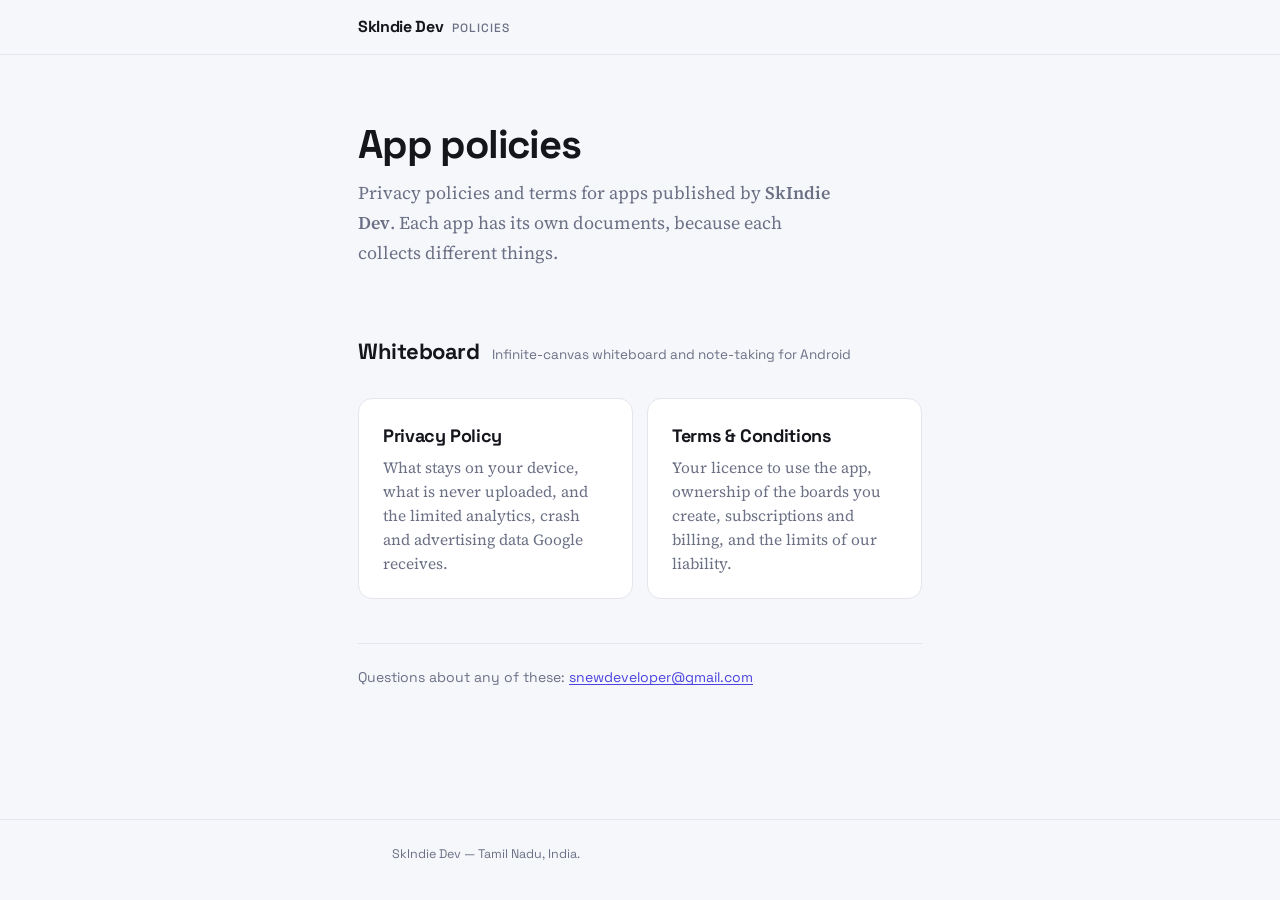
==== index.html @ 84cc62ee "Whiteboard privacy policy and terms, hosted for Play Store Google Play requires a permanent, publicl" ====
<!doctype html>
<html lang="en">
<head>
<meta charset="utf-8">
<meta name="viewport" content="width=device-width, initial-scale=1">
<title>SkIndie Dev — App Policies</title>
<meta name="description" content="Privacy policies and terms and conditions for apps published by SkIndie Dev.">
<meta name="color-scheme" content="light dark">
<link rel="icon" href="data:image/svg+xml,<svg xmlns='http://www.w3.org/2000/svg' viewBox='0 0 100 100'><rect width='100' height='100' rx='22' fill='%234B44E0'/><path d='M28 66c8-26 20-36 30-26' stroke='white' stroke-width='9' fill='none' stroke-linecap='round'/></svg>">
<link rel="preconnect" href="https://fonts.googleapis.com">
<link rel="preconnect" href="https://fonts.gstatic.com" crossorigin>
<link rel="stylesheet" href="https://fonts.googleapis.com/css2?family=Space+Grotesk:wght@500;600;700&family=Source+Serif+4:opsz,wght@8..60,400;8..60,600&display=swap">
<link rel="stylesheet" href="styles.css">
</head>
<body>

<a class="skip" href="#content">Skip to content</a>

<header class="top">
  <div class="top-inner">
    <a class="wordmark" href="index.html">SkIndie Dev <span class="sub">Policies</span></a>
  </div>
</header>

<main id="content">
  <div class="hero">
    <h1>App policies</h1>
    <p>Privacy policies and terms for apps published by <strong>SkIndie Dev</strong>. Each app has
      its own documents, because each collects different things.</p>
  </div>

  <section class="app-group">
    <div class="app-head">
      <span class="app-name">Whiteboard</span>
      <span class="app-desc">Infinite-canvas whiteboard and note-taking for Android</span>
    </div>
    <div class="cards">
      <a class="card" href="whiteboard/privacy-policy.html">
        <p class="card-title">Privacy Policy</p>
        <p class="card-desc">What stays on your device, what is never uploaded, and the limited
          analytics, crash and advertising data Google receives.</p>
      </a>
      <a class="card" href="whiteboard/terms.html">
        <p class="card-title">Terms &amp; Conditions</p>
        <p class="card-desc">Your licence to use the app, ownership of the boards you create,
          subscriptions and billing, and the limits of our liability.</p>
      </a>
    </div>
  </section>

  <p class="contact-line">
    Questions about any of these: <a href="mailto:snewdeveloper@gmail.com">snewdeveloper@gmail.com</a>
  </p>
</main>

<footer class="foot">
  <div class="foot-inner">
    <span>SkIndie Dev &mdash; Tamil Nadu, India.</span>
  </div>
</footer>

</body>
</html>
---- styles.css ----
/* ---------------------------------------------------------------------------
   Whiteboard — legal pages
   Palette and type mirror the app's own "Ink" identity, so these pages read as
   part of the product rather than a detached legal boilerplate site.
   --------------------------------------------------------------------------- */

:root {
  --ground:       #F6F7FB;
  --surface:      #FFFFFF;
  --surface-sunk: #EEF0F6;
  --text:         #14161C;
  --muted:        #6B7085;
  --border:       #E4E6ED;
  --accent:       #4B44E0;
  --on-accent:    #FFFFFF;
  --flag:         #8A6100;
  --flag-soft:    #FFF3D6;
  --flag-border:  #E8C97A;

  --display: 'Space Grotesk', ui-sans-serif, system-ui, -apple-system, sans-serif;
  --body: 'Source Serif 4', Georgia, 'Times New Roman', serif;

  --measure: 68ch;
}

@media (prefers-color-scheme: dark) {
  :root {
    --ground:       #0E1014;
    --surface:      #171A20;
    --surface-sunk: #13151B;
    --text:         #E6E9EF;
    --muted:        #8A93A3;
    --border:       #262B36;
    --accent:       #7C8CFF;
    --on-accent:    #0E1014;
    --flag:         #FFC960;
    --flag-soft:    #332912;
    --flag-border:  #5C4A1E;
  }
}

* { box-sizing: border-box; }

html { -webkit-text-size-adjust: 100%; }

body {
  margin: 0;
  background: var(--ground);
  color: var(--text);
  font-family: var(--body);
  font-size: 17px;
  line-height: 1.65;
  -webkit-font-smoothing: antialiased;
}

a { color: var(--accent); text-decoration-thickness: 1px; text-underline-offset: 2px; }
a:hover { text-decoration-thickness: 2px; }
:focus-visible { outline: 2px solid var(--accent); outline-offset: 3px; border-radius: 3px; }

.skip {
  position: absolute;
  left: -9999px;
  top: 0;
  background: var(--accent);
  color: var(--on-accent);
  font-family: var(--display);
  font-size: 14px;
  padding: 10px 16px;
  border-radius: 0 0 8px 0;
  z-index: 50;
}
.skip:focus { left: 0; }

/* ---- Header ------------------------------------------------------------- */

header.top {
  position: sticky;
  top: 0;
  z-index: 10;
  background: var(--ground);
  border-bottom: 1px solid var(--border);
}

.top-inner {
  max-width: var(--measure);
  margin: 0 auto;
  padding: 14px 24px;
  display: flex;
  align-items: center;
  justify-content: space-between;
  gap: 16px;
  flex-wrap: wrap;
}

.wordmark {
  font-family: var(--display);
  font-weight: 700;
  font-size: 16px;
  letter-spacing: -0.02em;
  color: var(--text);
  text-decoration: none;
  display: flex;
  align-items: baseline;
  gap: 9px;
}
.wordmark .sub {
  font-weight: 500;
  font-size: 12px;
  letter-spacing: 0.08em;
  text-transform: uppercase;
  color: var(--muted);
}

nav.docnav { display: flex; gap: 4px; }
nav.docnav a {
  font-family: var(--display);
  font-size: 13px;
  font-weight: 600;
  letter-spacing: -0.01em;
  color: var(--muted);
  text-decoration: none;
  border-radius: 999px;
  padding: 7px 15px;
}
nav.docnav a:hover { background: var(--surface-sunk); color: var(--text); }
nav.docnav a[aria-current="page"] { background: var(--accent); color: var(--on-accent); }

/* ---- Layout ------------------------------------------------------------- */

main {
  max-width: var(--measure);
  margin: 0 auto;
  padding: 44px 24px 96px;
}

h1 {
  font-family: var(--display);
  font-weight: 700;
  font-size: clamp(30px, 5vw, 40px);
  line-height: 1.12;
  letter-spacing: -0.03em;
  text-wrap: balance;
  margin: 0 0 10px;
}

.dateline {
  font-family: var(--display);
  font-size: 12.5px;
  font-weight: 500;
  letter-spacing: 0.06em;
  text-transform: uppercase;
  color: var(--muted);
  margin: 0 0 28px;
}

.lede { font-size: 18.5px; line-height: 1.6; margin: 0 0 14px; }

h2 {
  font-family: var(--display);
  font-weight: 600;
  font-size: 21px;
  letter-spacing: -0.015em;
  line-height: 1.25;
  text-wrap: balance;
  margin: 44px 0 12px;
  padding-top: 22px;
  border-top: 1px solid var(--border);
  scroll-margin-top: 80px;
}
h2 .num { color: var(--accent); font-variant-numeric: tabular-nums; margin-right: 10px; }

h3 {
  font-family: var(--display);
  font-weight: 600;
  font-size: 15.5px;
  letter-spacing: -0.005em;
  margin: 26px 0 8px;
}

p { margin: 0 0 14px; }
ul { margin: 0 0 14px; padding-left: 20px; }
li { margin-bottom: 7px; }
li::marker { color: var(--muted); }
strong { font-weight: 600; }
code {
  font-family: var(--display);
  font-size: 0.88em;
  background: var(--surface-sunk);
  padding: 1px 6px;
  border-radius: 4px;
}

/* ---- Components --------------------------------------------------------- */

.panel {
  background: var(--surface);
  border: 1px solid var(--border);
  border-radius: 14px;
  padding: 22px 24px 8px;
  margin: 0 0 32px;
}
.panel > h2 {
  border-top: 0;
  padding-top: 0;
  margin: 0 0 12px;
  font-size: 13px;
  letter-spacing: 0.09em;
  text-transform: uppercase;
  color: var(--muted);
  font-weight: 600;
}

/* Table of contents */
.toc { margin: 0 0 40px; }
.toc h2 {
  border-top: 0;
  padding-top: 0;
  margin: 0 0 10px;
  font-size: 12px;
  letter-spacing: 0.09em;
  text-transform: uppercase;
  color: var(--muted);
  font-weight: 600;
}
.toc ol {
  list-style: none;
  margin: 0;
  padding: 0;
  columns: 2;
  column-gap: 32px;
  font-family: var(--display);
  font-size: 13.5px;
  counter-reset: toc;
}
.toc li { margin: 0 0 6px; break-inside: avoid; counter-increment: toc; }
.toc a { color: var(--muted); text-decoration: none; }
.toc a::before {
  content: counter(toc);
  color: var(--accent);
  font-variant-numeric: tabular-nums;
  margin-right: 8px;
}
.toc a:hover { color: var(--text); text-decoration: underline; }

@media (max-width: 560px) { .toc ol { columns: 1; } }

/* Unfilled placeholder — deliberately loud so it cannot ship unnoticed. */
.ph {
  font-family: var(--display);
  font-size: 13.5px;
  font-weight: 600;
  background: var(--flag-soft);
  color: var(--flag);
  border: 1px dashed var(--flag-border);
  border-radius: 4px;
  padding: 1px 7px;
  white-space: nowrap;
}

.table-wrap {
  overflow-x: auto;
  border: 1px solid var(--border);
  border-radius: 12px;
  margin: 0 0 20px;
  background: var(--surface);
}
table { width: 100%; border-collapse: collapse; font-size: 15px; min-width: 460px; }
th, td { text-align: left; padding: 11px 16px; border-bottom: 1px solid var(--border); vertical-align: top; }
tbody tr:last-child td { border-bottom: 0; }
th {
  font-family: var(--display);
  font-weight: 600;
  font-size: 12px;
  letter-spacing: 0.07em;
  text-transform: uppercase;
  color: var(--muted);
  background: var(--surface-sunk);
}

.contact {
  background: var(--surface);
  border: 1px solid var(--border);
  border-radius: 14px;
  padding: 22px 24px;
  margin-top: 32px;
  font-family: var(--display);
  font-size: 15px;
  line-height: 1.7;
}
.contact .org { font-weight: 700; font-size: 16.5px; letter-spacing: -0.01em; }

footer.foot {
  border-top: 1px solid var(--border);
  margin-top: 20px;
}
.foot-inner {
  max-width: var(--measure);
  margin: 0 auto;
  padding: 24px;
  color: var(--muted);
  font-family: var(--display);
  font-size: 12.5px;
  display: flex;
  justify-content: space-between;
  gap: 16px;
  flex-wrap: wrap;
}
.foot-inner a { color: var(--muted); }

/* ---- Index page --------------------------------------------------------- */

.hero { padding: 24px 0 8px; }
.hero p { color: var(--muted); font-size: 18px; max-width: 54ch; }

.cards { display: grid; gap: 14px; margin: 28px 0 0; }
@media (min-width: 620px) { .cards { grid-template-columns: 1fr 1fr; } }

.card {
  display: block;
  background: var(--surface);
  border: 1px solid var(--border);
  border-radius: 14px;
  padding: 22px 24px;
  text-decoration: none;
  color: inherit;
}
.card:hover { border-color: var(--accent); }
.card .card-title {
  font-family: var(--display);
  font-weight: 700;
  font-size: 18px;
  letter-spacing: -0.02em;
  margin: 0 0 6px;
  color: var(--text);
}
.card .card-desc { color: var(--muted); font-size: 15.5px; margin: 0; line-height: 1.55; }

/* ---- Print -------------------------------------------------------------- */

@media print {
  header.top, nav.docnav, .toc, footer.foot, .skip { display: none; }
  body { background: #fff; color: #000; font-size: 11pt; }
  main { max-width: none; padding: 0; }
  a { color: #000; text-decoration: underline; }
  a[href^="http"]::after { content: " (" attr(href) ")"; font-size: 9pt; color: #444; }
  h2 { page-break-after: avoid; }
  .table-wrap, table, .contact, .panel { break-inside: avoid; }
}

@media (prefers-reduced-motion: reduce) {
  * { animation: none !important; transition: none !important; }
}

/* ---- Multi-app index ----------------------------------------------------
   One group per app. Apps are listed rather than merged into a single
   policy because each one collects different things — a shared document
   would have to describe the union of every app's data use, which is
   wrong for every app individually.
   ------------------------------------------------------------------------ */

.app-group {
  margin: 36px 0 0;
  padding-top: 28px;
  border-top: 1px solid var(--border);
}
.app-group:first-of-type { border-top: 0; padding-top: 8px; }

.app-head {
  display: flex;
  align-items: baseline;
  gap: 12px;
  flex-wrap: wrap;
  margin-bottom: 16px;
}
.app-name {
  font-family: var(--display);
  font-weight: 700;
  font-size: 22px;
  letter-spacing: -0.02em;
}
.app-desc {
  font-family: var(--display);
  font-size: 13.5px;
  color: var(--muted);
}

.contact-line {
  margin-top: 44px;
  padding-top: 22px;
  border-top: 1px solid var(--border);
  font-family: var(--display);
  font-size: 14px;
  color: var(--muted);
}
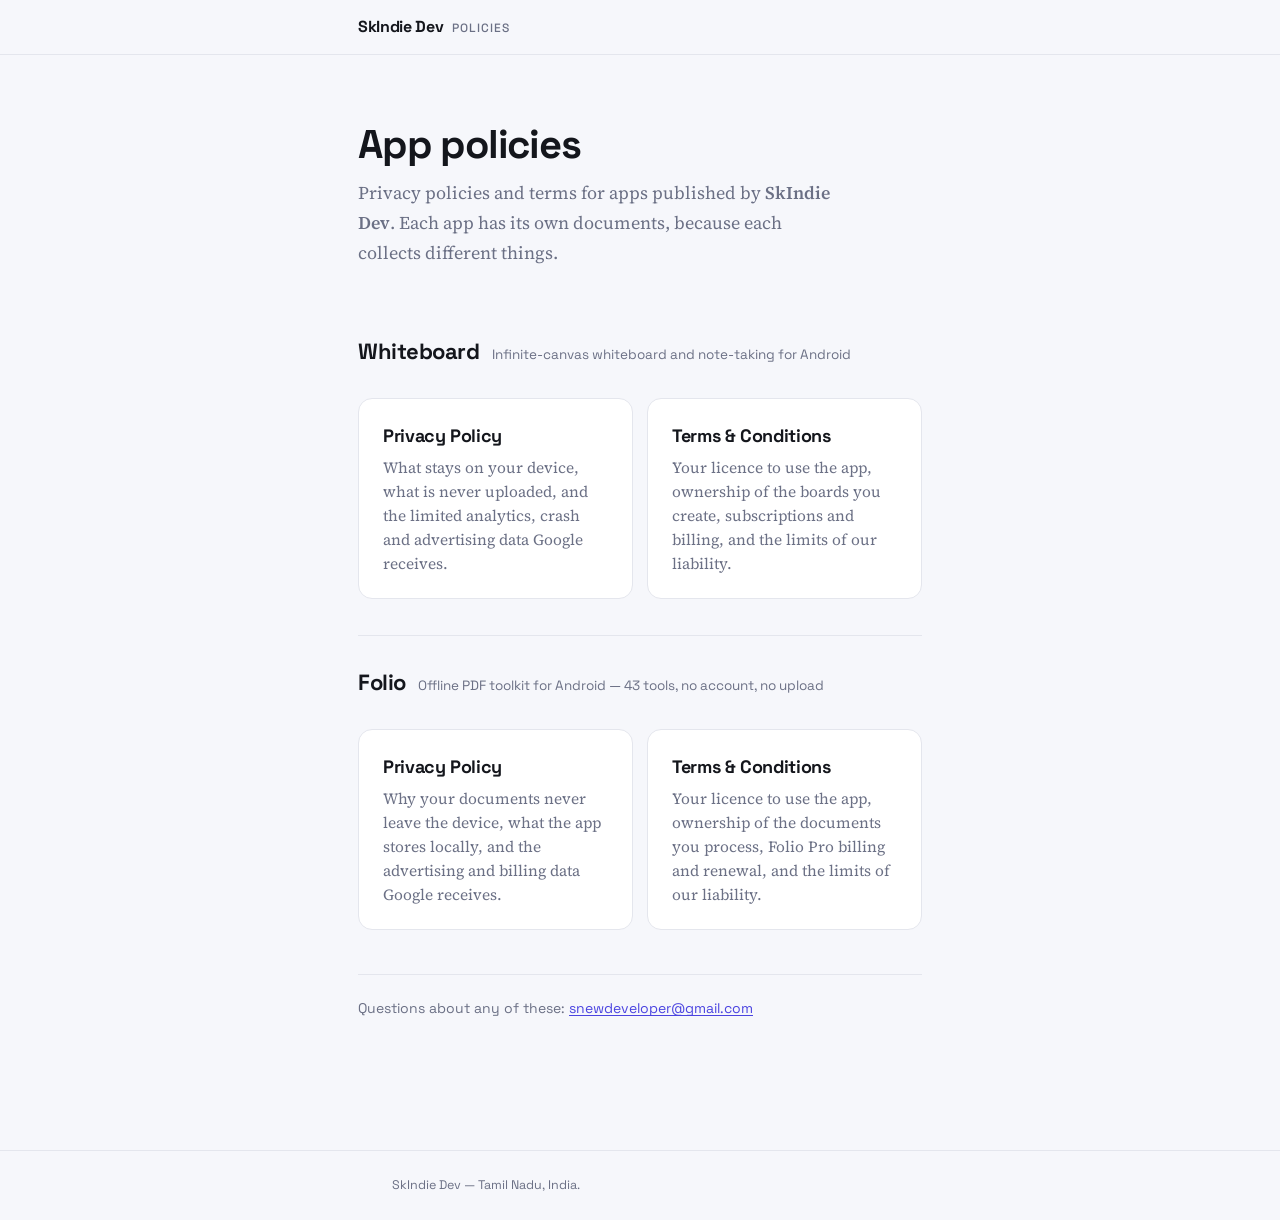
==== commit 6a6e054c: "Folio privacy policy and terms, hosted for Play Store Second app in the repo, so the shared styleshe" ====
--- a/index.html
+++ b/index.html
@@ -48,6 +48,25 @@
     </div>
   </section>
 
+  <section class="app-group">
+    <div class="app-head">
+      <span class="app-name">Folio</span>
+      <span class="app-desc">Offline PDF toolkit for Android &mdash; 43 tools, no account, no upload</span>
+    </div>
+    <div class="cards">
+      <a class="card" href="folio/privacy-policy.html">
+        <p class="card-title">Privacy Policy</p>
+        <p class="card-desc">Why your documents never leave the device, what the app stores locally,
+          and the advertising and billing data Google receives.</p>
+      </a>
+      <a class="card" href="folio/terms.html">
+        <p class="card-title">Terms &amp; Conditions</p>
+        <p class="card-desc">Your licence to use the app, ownership of the documents you process,
+          Folio Pro billing and renewal, and the limits of our liability.</p>
+      </a>
+    </div>
+  </section>
+
   <p class="contact-line">
     Questions about any of these: <a href="mailto:snewdeveloper@gmail.com">snewdeveloper@gmail.com</a>
   </p>
--- a/styles.css
+++ b/styles.css
@@ -1,7 +1,9 @@
 /* ---------------------------------------------------------------------------
-   Whiteboard — legal pages
-   Palette and type mirror the app's own "Ink" identity, so these pages read as
-   part of the product rather than a detached legal boilerplate site.
+   Legal pages — shared across every app in this repo.
+   The default palette and type mirror Whiteboard's "Ink" identity, so those
+   pages read as part of the product rather than detached boilerplate. Each
+   further app re-points the same tokens under a body class (see the end of
+   this file) instead of forking the stylesheet.
    --------------------------------------------------------------------------- */
 
 :root {
@@ -392,3 +394,40 @@
   font-size: 14px;
   color: var(--muted);
 }
+
+
+/* ---------------------------------------------------------------------------
+   Per-app palettes. Structure and type stay shared; only the tokens move, so
+   an app's legal pages carry its own identity without a second stylesheet.
+   --------------------------------------------------------------------------- */
+
+/* Folio — the "Toolbox" identity: warm ivory ground, vermilion accent. */
+body.app-folio {
+  --ground:       #FBFAF7;
+  --surface:      #FFFFFF;
+  --surface-sunk: #F0ECE4;
+  --text:         #17161A;
+  --muted:        #5C5A63;
+  --border:       #E8E3DA;
+  --accent:       #BE4318;
+  --on-accent:    #FFFFFF;
+  --flag:         #8A4A2E;
+  --flag-soft:    #FBE9DF;
+  --flag-border:  #E8BCA4;
+}
+
+@media (prefers-color-scheme: dark) {
+  body.app-folio {
+    --ground:       #14110F;
+    --surface:      #1E1A17;
+    --surface-sunk: #13100E;
+    --text:         #F6F2EC;
+    --muted:        #9C948A;
+    --border:       #2E2823;
+    --accent:       #E2673B;
+    --on-accent:    #14110F;
+    --flag:         #E59A77;
+    --flag-soft:    #2E1D14;
+    --flag-border:  #5C3A26;
+  }
+}
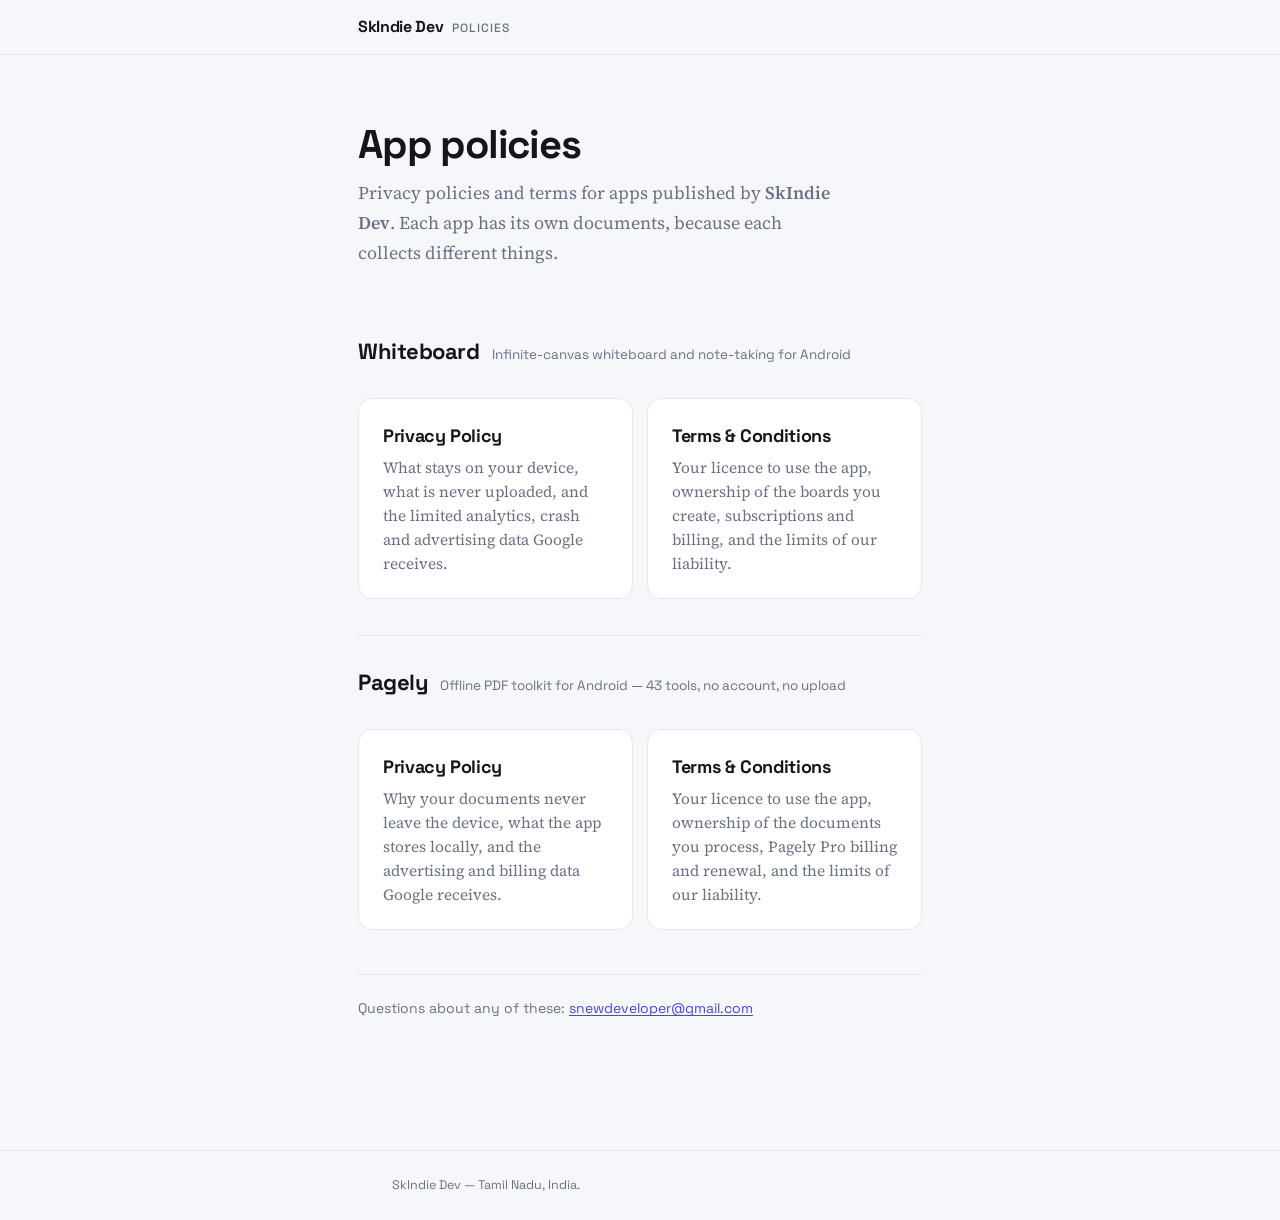
==== commit 5b301d08: "Folio is published as Pagely The working name collided with nine other Folio PDF apps on Play, so th" ====
--- a/index.html
+++ b/index.html
@@ -50,19 +50,19 @@
 
   <section class="app-group">
     <div class="app-head">
-      <span class="app-name">Folio</span>
+      <span class="app-name">Pagely</span>
       <span class="app-desc">Offline PDF toolkit for Android &mdash; 43 tools, no account, no upload</span>
     </div>
     <div class="cards">
-      <a class="card" href="folio/privacy-policy.html">
+      <a class="card" href="pagely/privacy-policy.html">
         <p class="card-title">Privacy Policy</p>
         <p class="card-desc">Why your documents never leave the device, what the app stores locally,
           and the advertising and billing data Google receives.</p>
       </a>
-      <a class="card" href="folio/terms.html">
+      <a class="card" href="pagely/terms.html">
         <p class="card-title">Terms &amp; Conditions</p>
         <p class="card-desc">Your licence to use the app, ownership of the documents you process,
-          Folio Pro billing and renewal, and the limits of our liability.</p>
+          Pagely Pro billing and renewal, and the limits of our liability.</p>
       </a>
     </div>
   </section>
--- a/styles.css
+++ b/styles.css
@@ -401,8 +401,8 @@
    an app's legal pages carry its own identity without a second stylesheet.
    --------------------------------------------------------------------------- */
 
-/* Folio — the "Toolbox" identity: warm ivory ground, vermilion accent. */
-body.app-folio {
+/* Pagely — the "Toolbox" identity: warm ivory ground, vermilion accent. */
+body.app-pagely {
   --ground:       #FBFAF7;
   --surface:      #FFFFFF;
   --surface-sunk: #F0ECE4;
@@ -417,7 +417,7 @@
 }
 
 @media (prefers-color-scheme: dark) {
-  body.app-folio {
+  body.app-pagely {
     --ground:       #14110F;
     --surface:      #1E1A17;
     --surface-sunk: #13100E;
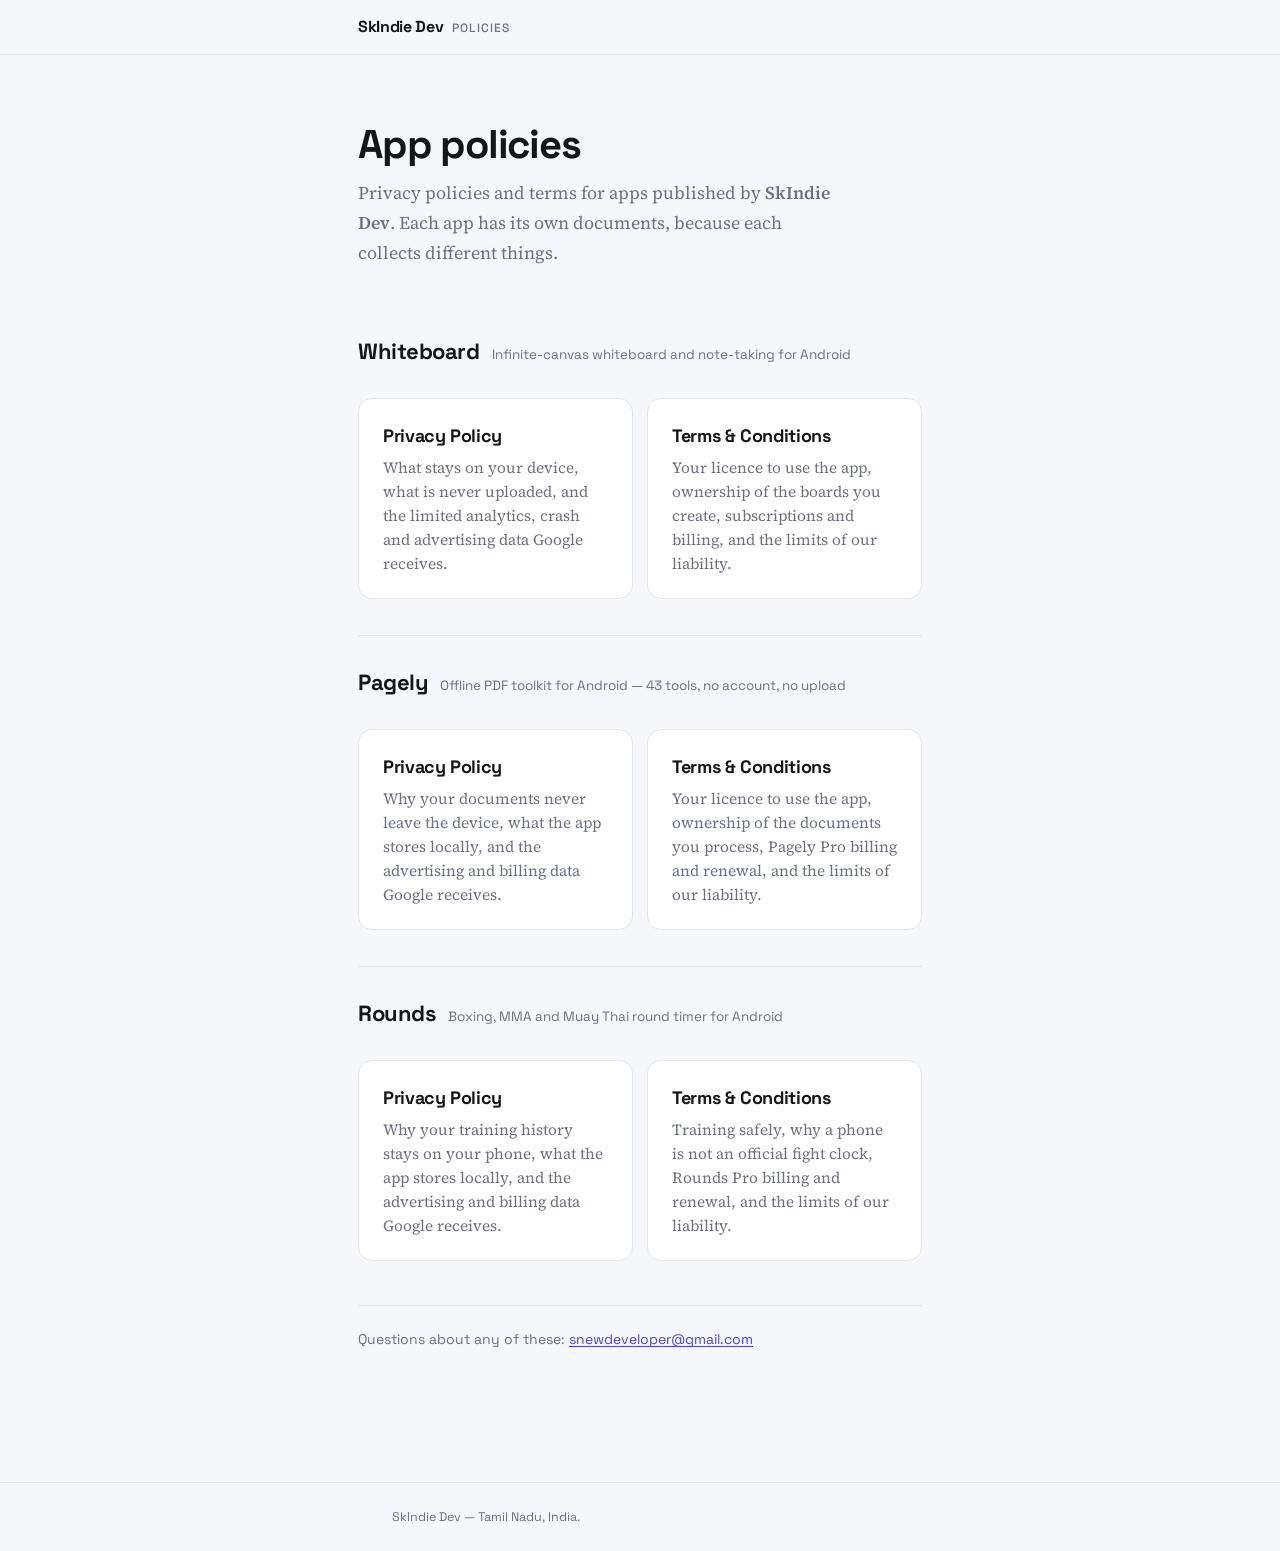
==== commit 618da04d: "Rounds privacy policy and terms, hosted for Play Store Co-Authored-By: Claude Opus 5.5 <noreply@anth" ====
--- a/index.html
+++ b/index.html
@@ -67,6 +67,25 @@
     </div>
   </section>
 
+  <section class="app-group">
+    <div class="app-head">
+      <span class="app-name">Rounds</span>
+      <span class="app-desc">Boxing, MMA and Muay Thai round timer for Android</span>
+    </div>
+    <div class="cards">
+      <a class="card" href="rounds/privacy-policy.html">
+        <p class="card-title">Privacy Policy</p>
+        <p class="card-desc">Why your training history stays on your phone, what the app stores
+          locally, and the advertising and billing data Google receives.</p>
+      </a>
+      <a class="card" href="rounds/terms.html">
+        <p class="card-title">Terms &amp; Conditions</p>
+        <p class="card-desc">Training safely, why a phone is not an official fight clock, Rounds Pro
+          billing and renewal, and the limits of our liability.</p>
+      </a>
+    </div>
+  </section>
+
   <p class="contact-line">
     Questions about any of these: <a href="mailto:snewdeveloper@gmail.com">snewdeveloper@gmail.com</a>
   </p>
--- a/styles.css
+++ b/styles.css
@@ -431,3 +431,35 @@
     --flag-border:  #5C3A26;
   }
 }
+
+/* Rounds — Neon Gym: navy ground, lime accent. Lime fails contrast on white, so light mode uses a
+   deep olive-green for links and numbers and keeps lime for the dark scheme the app itself uses. */
+body.app-rounds {
+  --ground:       #F7F8F3;
+  --surface:      #FFFFFF;
+  --surface-sunk: #ECEEE5;
+  --text:         #0B1020;
+  --muted:        #545B6B;
+  --border:       #E1E4D8;
+  --accent:       #4A6B00;
+  --on-accent:    #FFFFFF;
+  --flag:         #8A5A00;
+  --flag-soft:    #FFF3D6;
+  --flag-border:  #E9C980;
+}
+
+@media (prefers-color-scheme: dark) {
+  body.app-rounds {
+    --ground:       #0B1020;
+    --surface:      #131A2E;
+    --surface-sunk: #080C18;
+    --text:         #EEF2FA;
+    --muted:        #9AA3B8;
+    --border:       #222B44;
+    --accent:       #C6FF3D;
+    --on-accent:    #0B1020;
+    --flag:         #FFB627;
+    --flag-soft:    #2A2210;
+    --flag-border:  #5C4614;
+  }
+}
